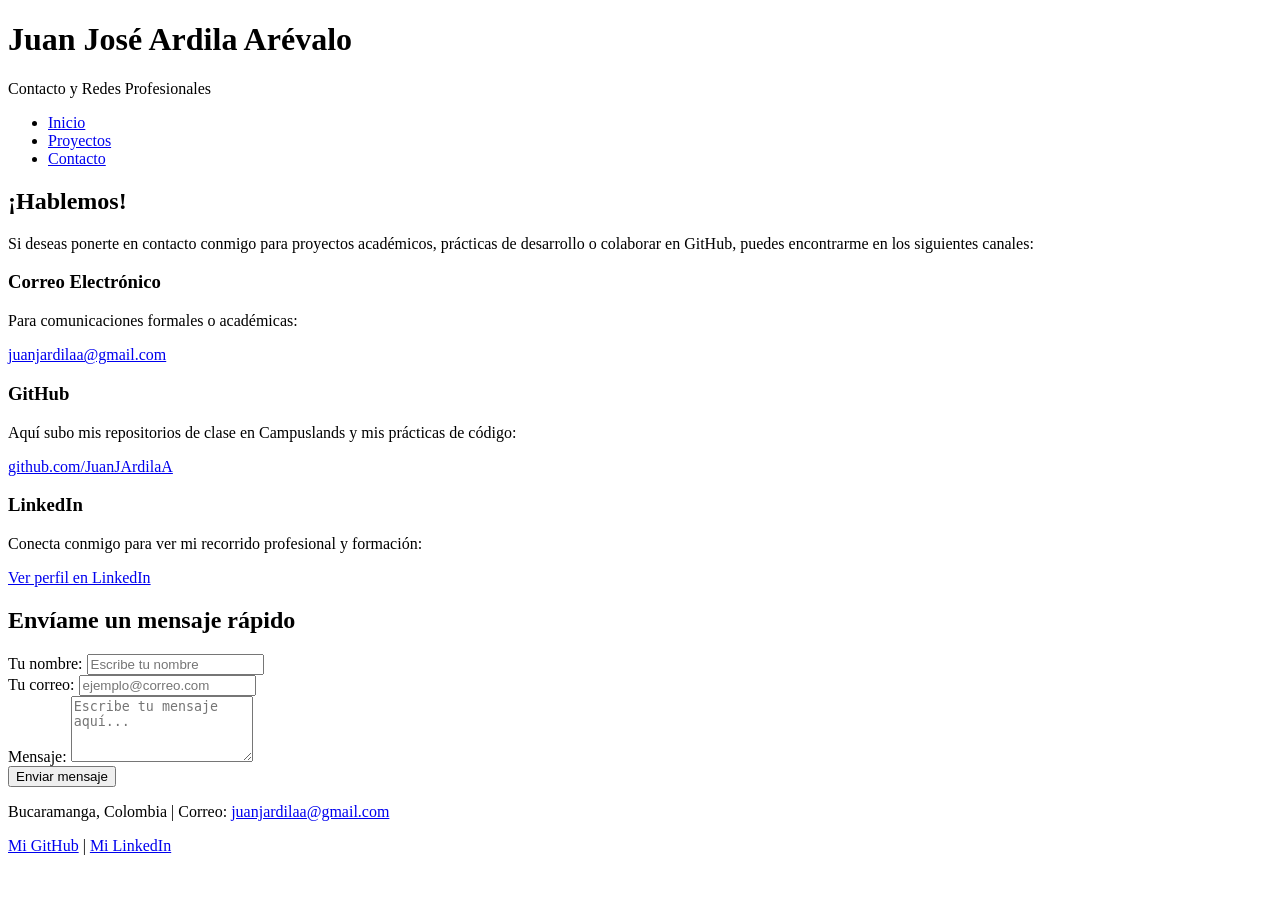
==== contacto.html @ 6b7f595e "feat: agregar paginas de proyectos, contacto e imagenes" ====
<!DOCTYPE html>
<html lang="es">
<head>
    <meta charset="UTF-8">
    <!-- R1: Etiqueta viewport para diseño responsive -->
    <meta name="viewport" content="width=device-width, initial-scale=1.0">
    <title>Contacto - Juan José Ardila</title>
    <!-- R9: Ruta relativa al CSS -->
    <link rel="stylesheet" href="styles.css">
</head>
<body>

    <div class="contenedor-grid">
        <header class="cabecera">
            <h1>Juan José Ardila Arévalo</h1>
            <p class="subtitulo">Contacto y Redes Profesionales</p>
        </header>

        <!-- R8 y R9: Mismo menú de navegación con rutas relativas -->
        <nav class="menu">
            <ul>
                <li><a href="index.html">Inicio</a></li>
                <li><a href="proyectos.html">Proyectos</a></li>
                <li><a href="contacto.html" class="activo">Contacto</a></li>
            </ul>
        </nav>

        <main class="principal">
            <section class="bloque">
                <h2>¡Hablemos!</h2>
                <p>Si deseas ponerte en contacto conmigo para proyectos académicos, prácticas de desarrollo o colaborar en GitHub, puedes encontrarme en los siguientes canales:</p>

                <!-- R5: Tarjetas para los canales de contacto -->
                <div class="contenedor-tarjetas">
                    <article class="tarjeta">
                        <h3>Correo Electrónico</h3>
                        <p>Para comunicaciones formales o académicas:</p>
                        <p><a href="mailto:juanjardilaa@gmail.com" class="boton-link">juanjardilaa@gmail.com</a></p>
                    </article>

                    <article class="tarjeta">
                        <h3>GitHub</h3>
                        <p>Aquí subo mis repositorios de clase en Campuslands y mis prácticas de código:</p>
                        <!-- R10: Enlace externo con target="_blank" -->
                        <p><a href="https://github.com/JuanJArdilaA" target="_blank" rel="noopener noreferrer" class="boton-link">github.com/JuanJArdilaA</a></p>
                    </article>

                    <article class="tarjeta">
                        <h3>LinkedIn</h3>
                        <p>Conecta conmigo para ver mi recorrido profesional y formación:</p>
                        <!-- R10: Enlace externo con target="_blank" -->
                        <p><a href="https://www.linkedin.com/in/juan-jose-ardila-arevalo/" target="_blank" rel="noopener noreferrer" class="boton-link">Ver perfil en LinkedIn</a></p>
                    </article>
                </div>
            </section>

            <section class="bloque">
                <h2>Envíame un mensaje rápido</h2>
                <form action="#" method="get" class="formulario">
                    <div class="campo">
                        <label for="nombre">Tu nombre:</label>
                        <input type="text" id="nombre" name="nombre" placeholder="Escribe tu nombre" required>
                    </div>
                    <div class="campo">
                        <label for="correo">Tu correo:</label>
                        <input type="email" id="correo" name="correo" placeholder="ejemplo@correo.com" required>
                    </div>
                    <div class="campo">
                        <label for="mensaje">Mensaje:</label>
                        <textarea id="mensaje" name="mensaje" rows="4" placeholder="Escribe tu mensaje aquí..." required></textarea>
                    </div>
                    <button type="submit" class="boton-enviar">Enviar mensaje</button>
                </form>
            </section>
        </main>

        <footer class="pie">
            <p>Bucaramanga, Colombia | Correo: <a href="mailto:juanjardilaa@gmail.com">juanjardilaa@gmail.com</a></p>
            <p>
                <!-- R10: Enlaces externos con target="_blank" -->
                <a href="https://github.com/JuanJArdilaA" target="_blank" rel="noopener noreferrer">Mi GitHub</a> |
                <a href="https://www.linkedin.com/in/juan-jose-ardila-arevalo/" target="_blank" rel="noopener noreferrer">Mi LinkedIn</a>
            </p>
        </footer>
    </div>

</body>
</html>
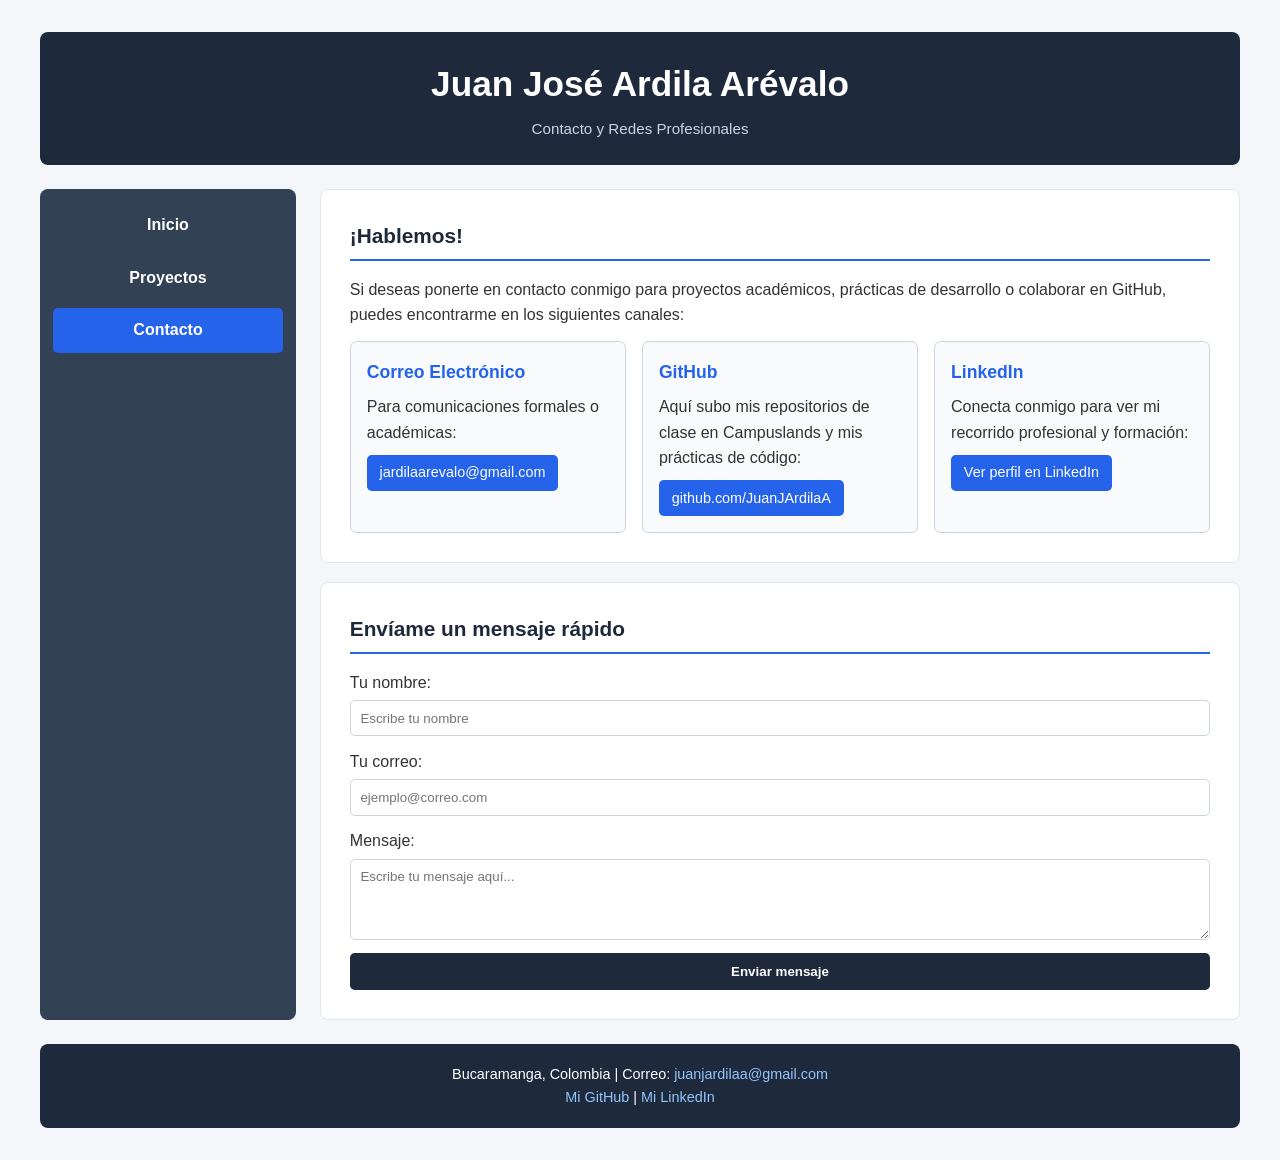
==== commit b1ddbb3a: "Actualizacion correo" ====
--- a/contacto.html
+++ b/contacto.html
@@ -35,7 +35,7 @@
                     <article class="tarjeta">
                         <h3>Correo Electrónico</h3>
                         <p>Para comunicaciones formales o académicas:</p>
-                        <p><a href="mailto:juanjardilaa@gmail.com" class="boton-link">juanjardilaa@gmail.com</a></p>
+                        <p><a href="mailto:jardilaarevalo@gmail.com" class="boton-link">jardilaarevalo@gmail.com</a></p>
                     </article>
 
                     <article class="tarjeta">
--- a/styles.css
+++ b/styles.css
@@ -0,0 +1,293 @@
+/* =========================================================
+   HOJA DE ESTILOS - JUAN JOSÉ ARDILA
+   Nota: R1, R8, R9, R10 y R11 se encuentran aplicados y 
+   comentados directamente en los archivos HTML.
+   ========================================================= */
+
+/* Reinicio básico de márgenes */
+* {
+    box-sizing: border-box;
+    margin: 0;
+    padding: 0;
+}
+
+/* R2: Diseño Mobile First (El CSS base está pensado para pantallas de celular) */
+body {
+    font-family: Arial, Helvetica, sans-serif;
+    line-height: 1.6;
+    background-color: #f4f6f9;
+    color: #333333;
+    padding: 0.5rem;
+}
+
+/* R6: Contenedor con ancho máximo (max-width), centrado y con unidades relativas (rem, %) */
+/* R4: Estructura principal usando grid-template-areas (En celular: 1 sola columna) */
+.contenedor-grid {
+    max-width: 75rem; /* Equivalente a 1200px aprox */
+    width: 100%;
+    margin: 0 auto;
+    display: grid;
+    grid-template-columns: 1fr;
+    grid-template-areas:
+        "cabecera"
+        "menu"
+        "principal"
+        "pie";
+    gap: 1rem;
+}
+
+/* Asignación de nombres para grid-template-areas (R4) */
+.cabecera {
+    grid-area: cabecera;
+    background-color: #1e293b;
+    color: #ffffff;
+    padding: 1.5rem;
+    text-align: center;
+    border-radius: 0.5rem;
+}
+
+.cabecera h1 {
+    font-size: 1.6rem;
+    margin-bottom: 0.3rem;
+}
+
+.subtitulo {
+    font-size: 0.95rem;
+    color: #cbd5e1;
+}
+
+/* R8: Estilos del menú de navegación igual en todas las páginas */
+.menu {
+    grid-area: menu;
+    background-color: #334155;
+    padding: 0.8rem;
+    border-radius: 0.5rem;
+}
+
+.menu ul {
+    list-style: none;
+    display: flex;
+    flex-direction: column;
+    gap: 0.5rem;
+    text-align: center;
+}
+
+.menu a {
+    display: block;
+    color: #ffffff;
+    text-decoration: none;
+    padding: 0.6rem;
+    border-radius: 0.3rem;
+    font-weight: bold;
+}
+
+.menu a:hover,
+.menu a.activo {
+    background-color: #2563eb;
+}
+
+/* Área de contenido principal */
+.principal {
+    grid-area: principal;
+    display: flex;
+    flex-direction: column;
+    gap: 1.2rem;
+}
+
+.bloque {
+    background-color: #ffffff;
+    padding: 1.2rem;
+    border-radius: 0.5rem;
+    border: 1px solid #e2e8f0;
+}
+
+.bloque h2 {
+    color: #1e293b;
+    border-bottom: 2px solid #2563eb;
+    padding-bottom: 0.4rem;
+    margin-bottom: 1rem;
+    font-size: 1.3rem;
+}
+
+/* Sección de perfil */
+.perfil-contenido {
+    display: flex;
+    flex-direction: column;
+    align-items: center;
+    gap: 1rem;
+}
+
+/* R7: Las imágenes no se desbordan en el celular (max-width: 100%) */
+img {
+    max-width: 100%;
+    height: auto;
+    display: block;
+}
+
+.foto-perfil {
+    width: 8rem;
+    border-radius: 50%;
+    border: 3px solid #2563eb;
+}
+
+.img-proyecto {
+    border-radius: 0.3rem;
+    margin-bottom: 0.8rem;
+    border: 1px solid #cbd5e1;
+}
+
+.item-lista {
+    margin-bottom: 1rem;
+    padding-bottom: 0.8rem;
+    border-bottom: 1px solid #f1f5f9;
+}
+
+.item-lista:last-child {
+    margin-bottom: 0;
+    padding-bottom: 0;
+    border-bottom: none;
+}
+
+.item-lista h3 {
+    font-size: 1.05rem;
+    color: #0f172a;
+}
+
+/* R5: Sección en tarjetas con repeat(auto-fit, minmax(...)) */
+.contenedor-tarjetas {
+    display: grid;
+    grid-template-columns: repeat(auto-fit, minmax(14rem, 1fr));
+    gap: 1rem;
+    margin-top: 0.8rem;
+}
+
+.tarjeta {
+    background-color: #f8fafc;
+    border: 1px solid #cbd5e1;
+    border-radius: 0.4rem;
+    padding: 1rem;
+}
+
+.tarjeta h3 {
+    color: #2563eb;
+    margin-bottom: 0.5rem;
+    font-size: 1.1rem;
+}
+
+.boton-link {
+    display: inline-block;
+    margin-top: 0.6rem;
+    background-color: #2563eb;
+    color: #ffffff;
+    padding: 0.4rem 0.8rem;
+    border-radius: 0.3rem;
+    text-decoration: none;
+    font-size: 0.9rem;
+}
+
+.boton-link:hover {
+    background-color: #1d4ed8;
+}
+
+/* Estilos sencillos para el formulario de contacto */
+.formulario {
+    display: flex;
+    flex-direction: column;
+    gap: 0.8rem;
+}
+
+.campo {
+    display: flex;
+    flex-direction: column;
+    gap: 0.3rem;
+}
+
+.campo input,
+.campo textarea {
+    width: 100%;
+    padding: 0.6rem;
+    border: 1px solid #cbd5e1;
+    border-radius: 0.3rem;
+    font-family: inherit;
+}
+
+.boton-enviar {
+    background-color: #1e293b;
+    color: #ffffff;
+    border: none;
+    padding: 0.7rem 1.2rem;
+    border-radius: 0.3rem;
+    cursor: pointer;
+    font-weight: bold;
+}
+
+.boton-enviar:hover {
+    background-color: #2563eb;
+}
+
+/* Área: pie de página */
+.pie {
+    grid-area: pie;
+    background-color: #1e293b;
+    color: #ffffff;
+    text-align: center;
+    padding: 1.2rem;
+    border-radius: 0.5rem;
+    font-size: 0.9rem;
+}
+
+.pie a {
+    color: #93c5fd;
+    text-decoration: none;
+}
+
+.pie a:hover {
+    text-decoration: underline;
+}
+
+/* =========================================================
+   R2 y R3: MEDIA QUERIES AL FINAL (De menor a mayor)
+   Al menos 2 breakpoints visibles: 600px y 1024px
+   ========================================================= */
+
+/* R3 - Primer Breakpoint: Desde 600px (Tablets y pantallas medianas) */
+@media (min-width: 600px) {
+    body {
+        padding: 1rem;
+    }
+
+    /* R4: El diseño cambia de 1 columna a 2 columnas (menú a la izquierda) */
+    .contenedor-grid {
+        grid-template-columns: 12rem 1fr;
+        grid-template-areas:
+            "cabecera cabecera"
+            "menu     principal"
+            "pie      pie";
+    }
+
+    .perfil-contenido {
+        flex-direction: row;
+        text-align: left;
+    }
+}
+
+/* R3 - Segundo Breakpoint: Desde 1024px (Computadores de escritorio) */
+@media (min-width: 1024px) {
+    body {
+        padding: 2rem;
+    }
+
+    /* R4: El menú lateral se amplía y el espacio general crece */
+    .contenedor-grid {
+        grid-template-columns: 16rem 1fr;
+        gap: 1.5rem;
+    }
+
+    .cabecera h1 {
+        font-size: 2.2rem;
+    }
+
+    .bloque {
+        padding: 1.8rem;
+    }
+}
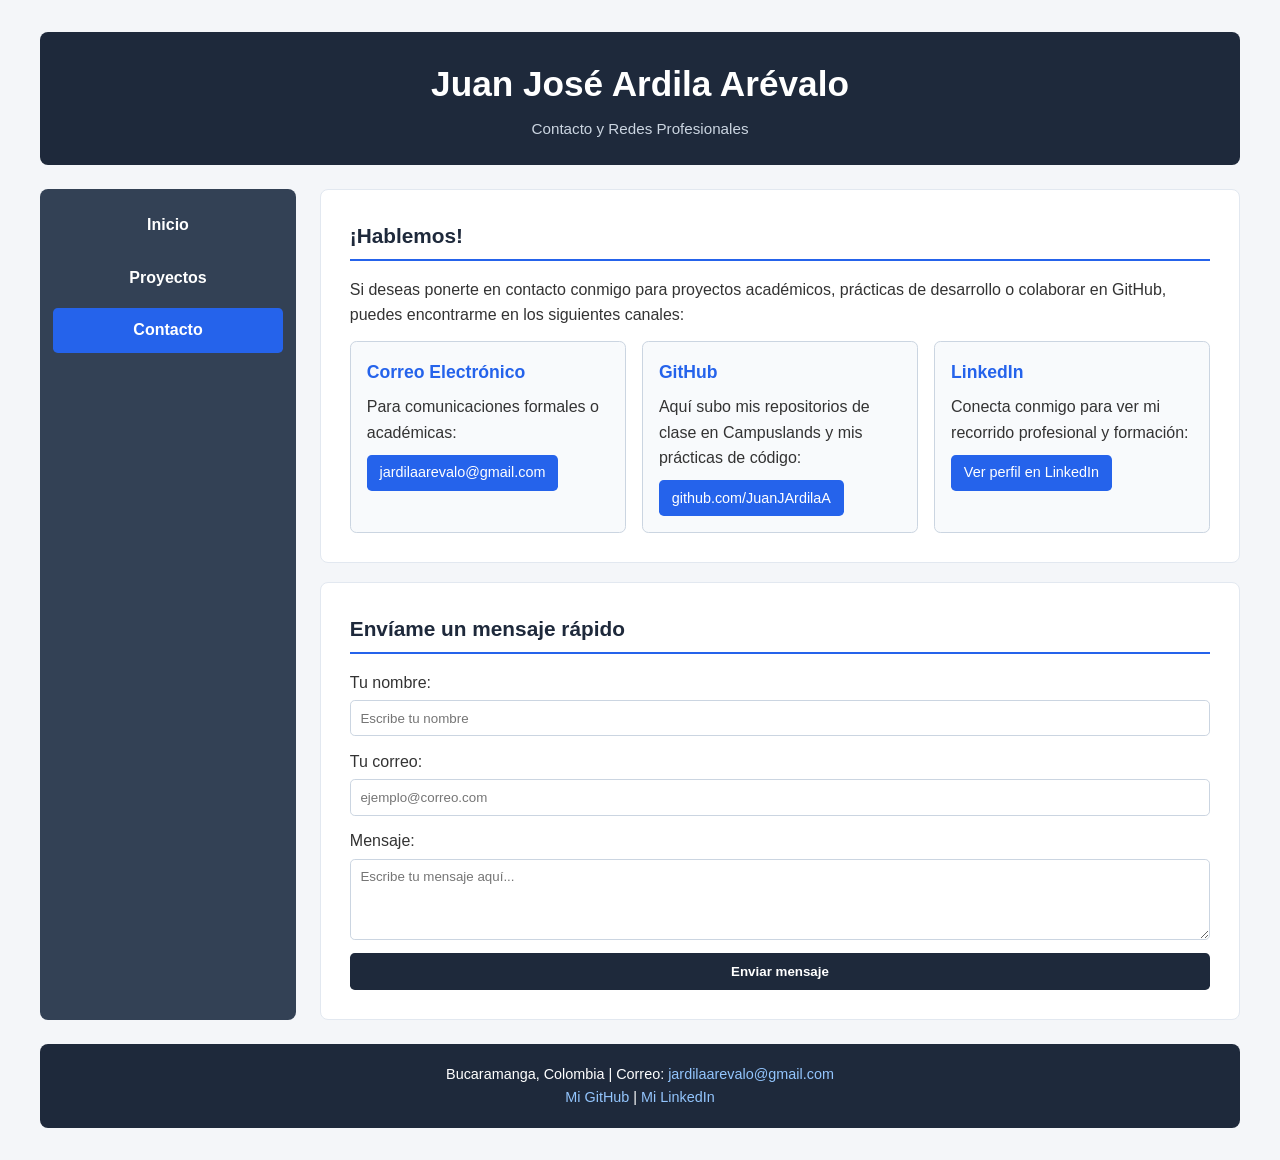
==== commit b9ba4aab: "Correccion Final" ====
--- a/contacto.html
+++ b/contacto.html
@@ -75,7 +75,7 @@
         </main>
 
         <footer class="pie">
-            <p>Bucaramanga, Colombia | Correo: <a href="mailto:juanjardilaa@gmail.com">juanjardilaa@gmail.com</a></p>
+            <p>Bucaramanga, Colombia | Correo: <a href="mailto:jardilaarevalo@gmail.com">jardilaarevalo@gmail.com</a></p>
             <p>
                 <!-- R10: Enlaces externos con target="_blank" -->
                 <a href="https://github.com/JuanJArdilaA" target="_blank" rel="noopener noreferrer">Mi GitHub</a> |
